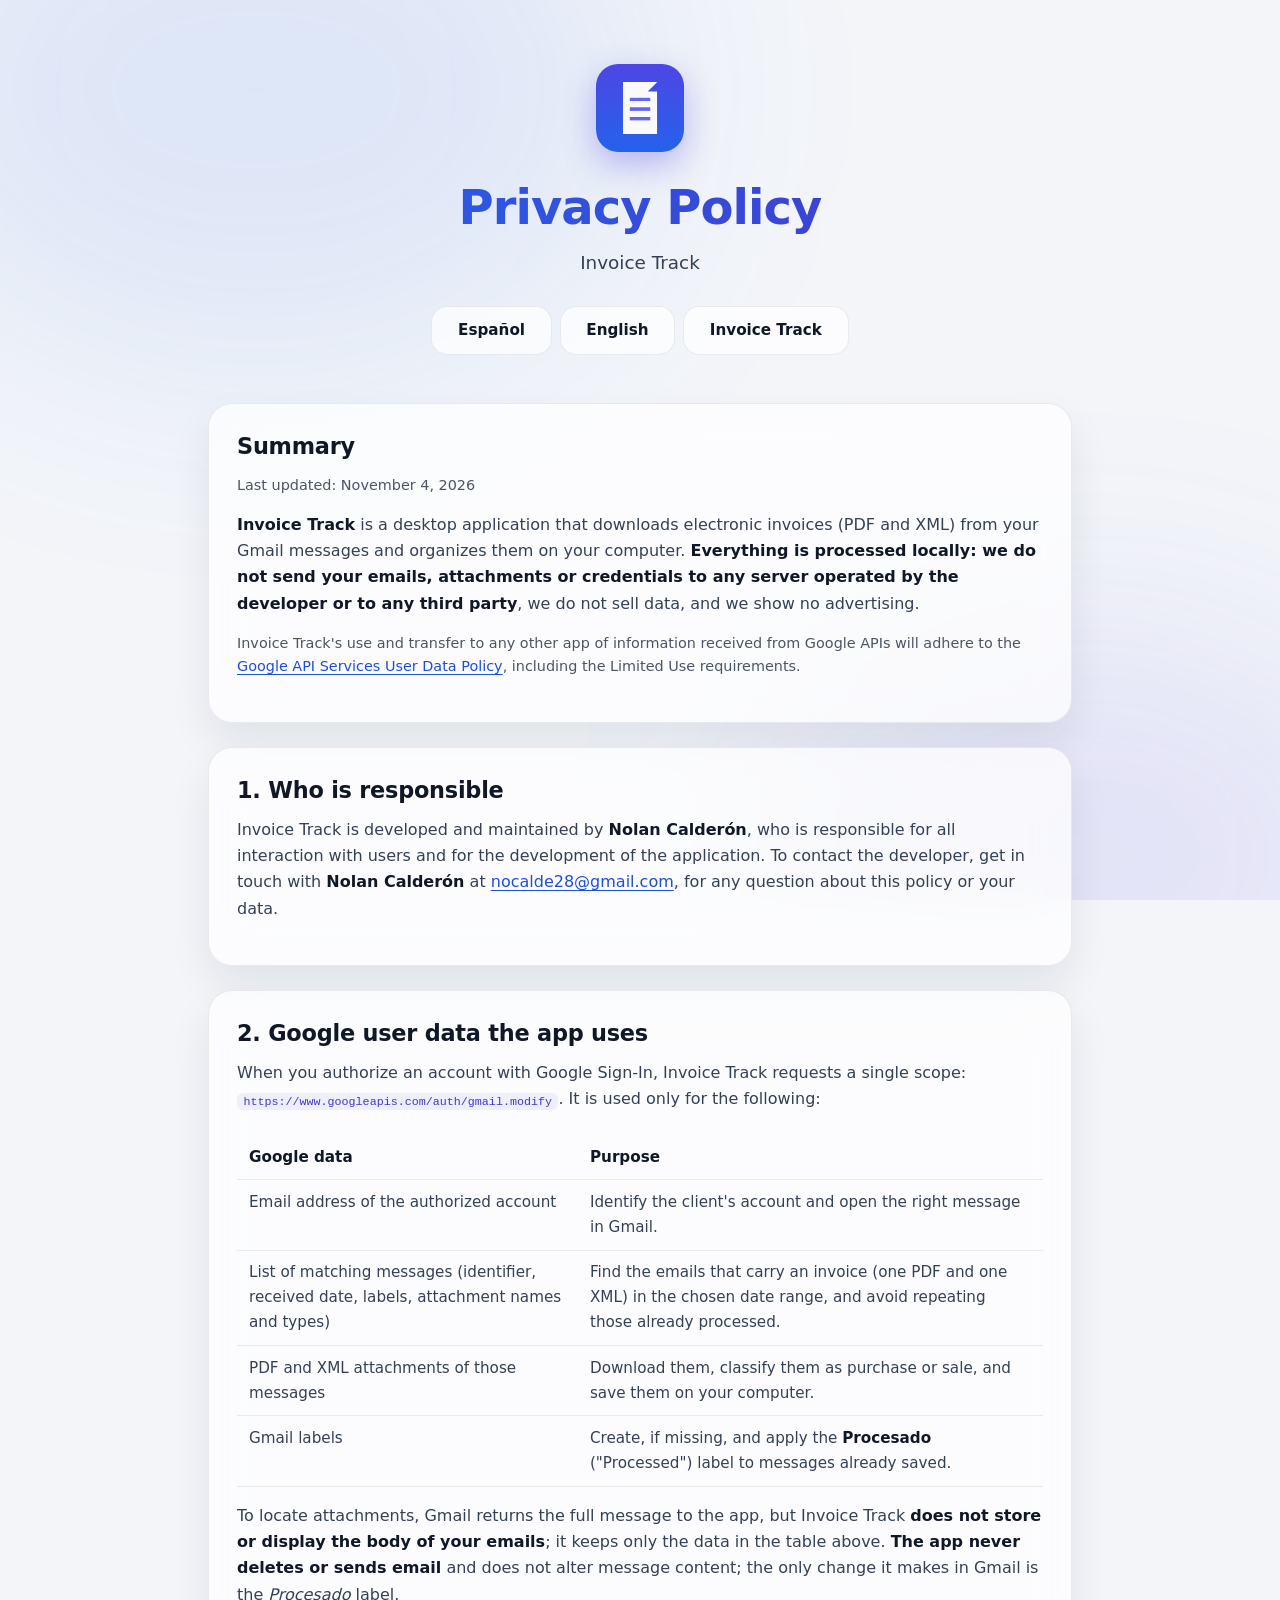
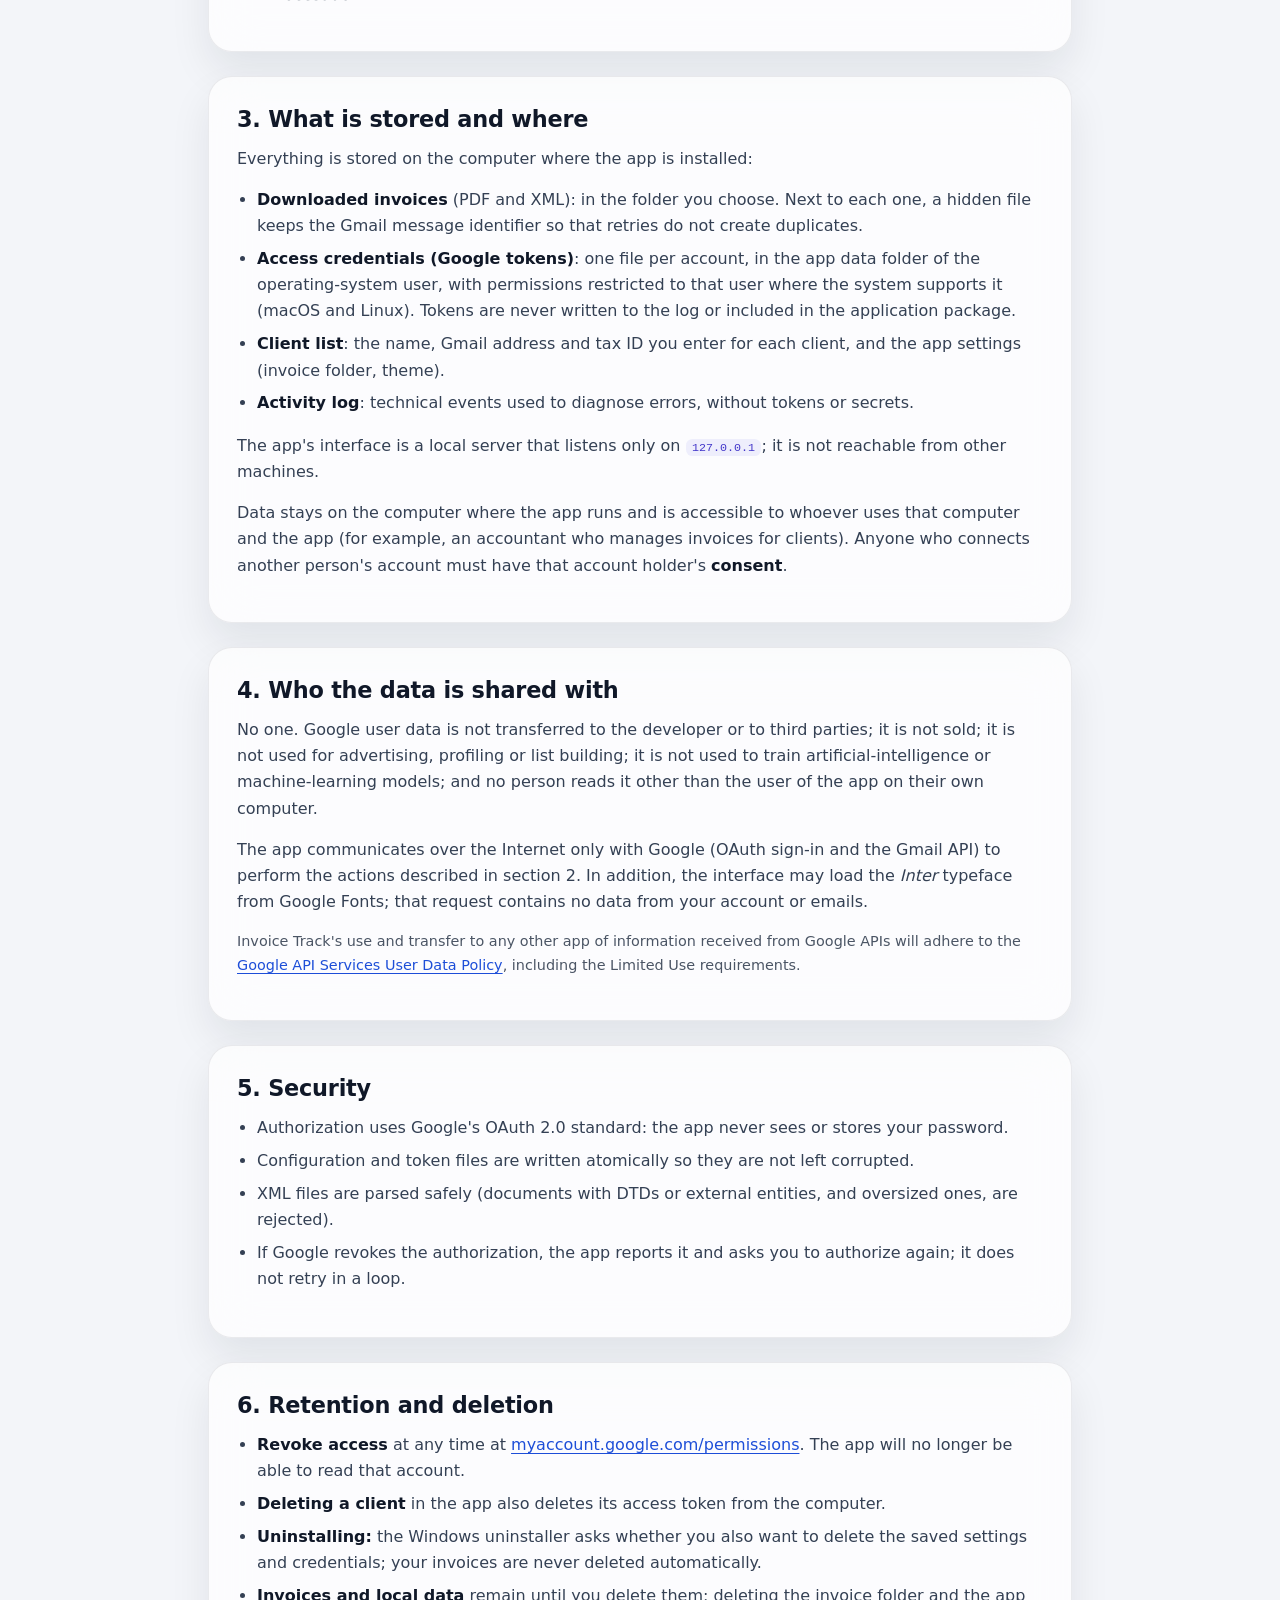
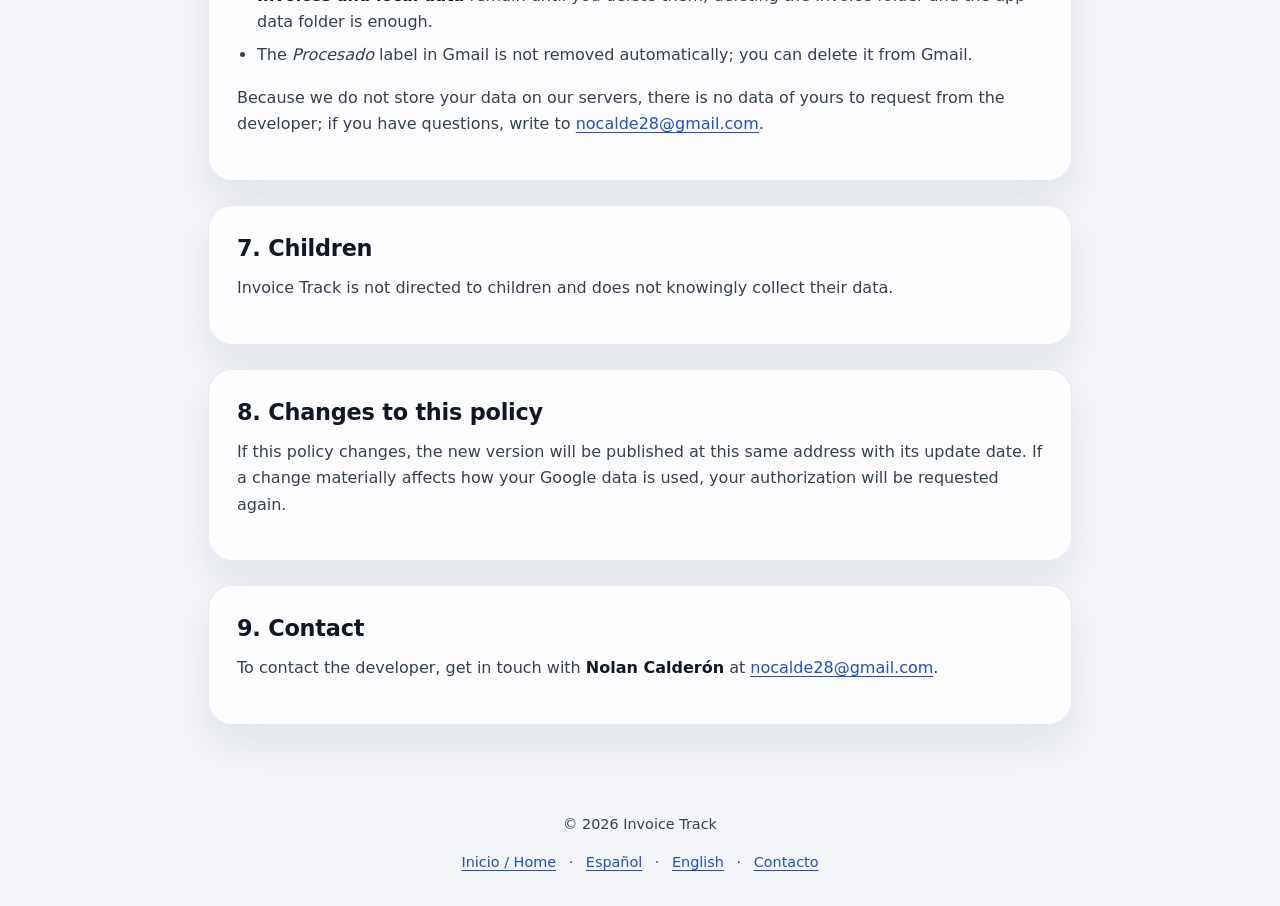
==== privacy-en.html @ f9e6e37b "docs: separate Spanish and English privacy pages" ====
<!DOCTYPE html>
<html lang="en">
<head>
  <meta charset="UTF-8">
  <meta name="viewport" content="width=device-width, initial-scale=1.0">
  <meta name="color-scheme" content="dark light">
  <title>Privacy Policy — Invoice Track</title>
  <meta name="description" content="Privacy Policy of Invoice Track: which Google data the app uses, where it is stored and how to delete it.">
  <link rel="icon" type="image/png" href="img/favicon.png">
  <link rel="stylesheet" href="css/site.css">
</head>
<body>
  <div class="orbs" aria-hidden="true"></div>

  <main class="wrap">
    <header class="hero">
      <a href="index.html"><img class="logo" src="img/logo.png" width="88" height="88" alt="Invoice Track"></a>
      <h1>Privacy Policy</h1>
      <p class="lead">Invoice Track</p>
      <nav class="nav" aria-label="Idioma / Language">
        <a class="btn secondary" href="privacy.html">Español</a>
        <a class="btn secondary" href="privacy-en.html" aria-current="page">English</a>
        <a class="btn secondary" href="index.html">Invoice Track</a>
      </nav>
    </header>

    <!-- ===================== ESPAÑOL ===================== -->
    <!-- ===================== ENGLISH ===================== -->
    <article id="en" lang="en">
      <section class="panel">
        <h2>Summary</h2>
        <p class="updated">Last updated: November 4, 2026</p>
        <p><strong>Invoice Track</strong> is a desktop application that downloads electronic invoices (PDF and XML) from your Gmail messages and organizes them on your computer. <strong>Everything is processed locally: we do not send your emails, attachments or credentials to any server operated by the developer or to any third party</strong>, we do not sell data, and we show no advertising.</p>
        <p class="lang-note">Invoice Track's use and transfer to any other app of information received from Google APIs will adhere to the <a href="https://developers.google.com/terms/api-services-user-data-policy" rel="noopener">Google API Services User Data Policy</a>, including the Limited Use requirements.</p>
      </section>

      <section class="panel">
        <h2>1. Who is responsible</h2>
        <p>Invoice Track is developed and maintained by <strong>Nolan Calderón</strong>, who is responsible for all interaction with users and for the development of the application. To contact the developer, get in touch with <strong>Nolan Calderón</strong> at <a href="mailto:nocalde28@gmail.com">nocalde28@gmail.com</a>, for any question about this policy or your data.</p>
      </section>

      <section class="panel">
        <h2>2. Google user data the app uses</h2>
        <p>When you authorize an account with Google Sign-In, Invoice Track requests a single scope: <code>https://www.googleapis.com/auth/gmail.modify</code>. It is used only for the following:</p>
        <div class="table-scroll">
          <table>
            <thead><tr><th>Google data</th><th>Purpose</th></tr></thead>
            <tbody>
              <tr><td>Email address of the authorized account</td><td>Identify the client's account and open the right message in Gmail.</td></tr>
              <tr><td>List of matching messages (identifier, received date, labels, attachment names and types)</td><td>Find the emails that carry an invoice (one PDF and one XML) in the chosen date range, and avoid repeating those already processed.</td></tr>
              <tr><td>PDF and XML attachments of those messages</td><td>Download them, classify them as purchase or sale, and save them on your computer.</td></tr>
              <tr><td>Gmail labels</td><td>Create, if missing, and apply the <strong>Procesado</strong> ("Processed") label to messages already saved.</td></tr>
            </tbody>
          </table>
        </div>
        <p>To locate attachments, Gmail returns the full message to the app, but Invoice Track <strong>does not store or display the body of your emails</strong>; it keeps only the data in the table above. <strong>The app never deletes or sends email</strong> and does not alter message content; the only change it makes in Gmail is the <em>Procesado</em> label.</p>
      </section>

      <section class="panel">
        <h2>3. What is stored and where</h2>
        <p>Everything is stored on the computer where the app is installed:</p>
        <ul>
          <li><strong>Downloaded invoices</strong> (PDF and XML): in the folder you choose. Next to each one, a hidden file keeps the Gmail message identifier so that retries do not create duplicates.</li>
          <li><strong>Access credentials (Google tokens)</strong>: one file per account, in the app data folder of the operating-system user, with permissions restricted to that user where the system supports it (macOS and Linux). Tokens are never written to the log or included in the application package.</li>
          <li><strong>Client list</strong>: the name, Gmail address and tax ID you enter for each client, and the app settings (invoice folder, theme).</li>
          <li><strong>Activity log</strong>: technical events used to diagnose errors, without tokens or secrets.</li>
        </ul>
        <p>The app's interface is a local server that listens only on <code>127.0.0.1</code>; it is not reachable from other machines.</p>
        <p>Data stays on the computer where the app runs and is accessible to whoever uses that computer and the app (for example, an accountant who manages invoices for clients). Anyone who connects another person's account must have that account holder's <strong>consent</strong>.</p>
      </section>

      <section class="panel">
        <h2>4. Who the data is shared with</h2>
        <p>No one. Google user data is not transferred to the developer or to third parties; it is not sold; it is not used for advertising, profiling or list building; it is not used to train artificial-intelligence or machine-learning models; and no person reads it other than the user of the app on their own computer.</p>
        <p>The app communicates over the Internet only with Google (OAuth sign-in and the Gmail API) to perform the actions described in section 2. In addition, the interface may load the <em>Inter</em> typeface from Google Fonts; that request contains no data from your account or emails.</p>
        <p class="lang-note">Invoice Track's use and transfer to any other app of information received from Google APIs will adhere to the <a href="https://developers.google.com/terms/api-services-user-data-policy" rel="noopener">Google API Services User Data Policy</a>, including the Limited Use requirements.</p>
      </section>

      <section class="panel">
        <h2>5. Security</h2>
        <ul>
          <li>Authorization uses Google's OAuth 2.0 standard: the app never sees or stores your password.</li>
          <li>Configuration and token files are written atomically so they are not left corrupted.</li>
          <li>XML files are parsed safely (documents with DTDs or external entities, and oversized ones, are rejected).</li>
          <li>If Google revokes the authorization, the app reports it and asks you to authorize again; it does not retry in a loop.</li>
        </ul>
      </section>

      <section class="panel">
        <h2>6. Retention and deletion</h2>
        <ul>
          <li><strong>Revoke access</strong> at any time at <a href="https://myaccount.google.com/permissions" rel="noopener">myaccount.google.com/permissions</a>. The app will no longer be able to read that account.</li>
          <li><strong>Deleting a client</strong> in the app also deletes its access token from the computer.</li>
          <li><strong>Uninstalling:</strong> the Windows uninstaller asks whether you also want to delete the saved settings and credentials; your invoices are never deleted automatically.</li>
          <li><strong>Invoices and local data</strong> remain until you delete them; deleting the invoice folder and the app data folder is enough.</li>
          <li>The <em>Procesado</em> label in Gmail is not removed automatically; you can delete it from Gmail.</li>
        </ul>
        <p>Because we do not store your data on our servers, there is no data of yours to request from the developer; if you have questions, write to <a href="mailto:nocalde28@gmail.com">nocalde28@gmail.com</a>.</p>
      </section>

      <section class="panel">
        <h2>7. Children</h2>
        <p>Invoice Track is not directed to children and does not knowingly collect their data.</p>
      </section>

      <section class="panel">
        <h2>8. Changes to this policy</h2>
        <p>If this policy changes, the new version will be published at this same address with its update date. If a change materially affects how your Google data is used, your authorization will be requested again.</p>
      </section>

      <section class="panel">
        <h2>9. Contact</h2>
        <p>To contact the developer, get in touch with <strong>Nolan Calderón</strong> at <a href="mailto:nocalde28@gmail.com">nocalde28@gmail.com</a>.</p>
      </section>
    </article>

  </main>

  <footer>
    <p>&copy; 2026 Invoice Track</p>
    <p><a href="index.html">Inicio / Home</a> &middot; <a href="privacy.html">Español</a> &middot; <a href="privacy-en.html">English</a> &middot; <a href="mailto:nocalde28@gmail.com">Contacto</a></p>
  </footer>
</body>
</html>
---- css/site.css ----
/* Misma paleta que la app (src/input.css): oscuro por defecto y claro si el sistema lo prefiere. */
:root {
  color-scheme: dark light;
  --bg: #030712;
  --surface: rgba(255, 255, 255, 0.03);
  --border: rgba(255, 255, 255, 0.08);
  --shadow: 0 20px 40px rgba(0, 0, 0, 0.4);
  --text: #f3f4f6;
  --text-2: #d1d5db;
  --muted: #9ca3af;
  --link: #93c5fd;
  --title-from: #60a5fa;
  --title-to: #a5b4fc;
  --orb-1: rgba(37, 99, 235, 0.1);
  --orb-2: rgba(79, 70, 229, 0.1);
  --chip-bg: rgba(99, 102, 241, 0.12);
  --chip-text: #a5b4fc;
}

@media (prefers-color-scheme: light) {
  :root {
    --bg: #f3f5f9;
    --surface: rgba(255, 255, 255, 0.72);
    --border: rgba(15, 23, 42, 0.08);
    --shadow: 0 20px 40px rgba(15, 23, 42, 0.08);
    --text: #101828;
    --text-2: #344054;
    --muted: #4b5565;
    --link: #1d4ed8;
    --title-from: #2563eb;
    --title-to: #4338ca;
    --chip-bg: rgba(79, 70, 229, 0.08);
    --chip-text: #4338ca;
  }
}

* { box-sizing: border-box; }

html { scroll-behavior: smooth; }

body {
  margin: 0;
  min-height: 100vh;
  background: var(--bg);
  color: var(--text);
  font-family: Inter, ui-sans-serif, system-ui, -apple-system, "Segoe UI", Roboto, "Helvetica Neue", Arial, sans-serif;
  line-height: 1.65;
  -webkit-font-smoothing: antialiased;
}

::selection { background: rgba(99, 102, 241, 0.3); }

/* Orbes difuminados del fondo (como en la app) */
.orbs { position: fixed; inset: 0; overflow: hidden; pointer-events: none; z-index: 0; }
.orbs::before, .orbs::after { content: ""; position: absolute; border-radius: 50%; filter: blur(120px); }
.orbs::before { top: -20%; left: -10%; width: 60%; height: 60%; background: var(--orb-1); }
.orbs::after { bottom: -20%; right: -10%; width: 50%; height: 50%; background: var(--orb-2); }

.wrap { position: relative; z-index: 1; max-width: 56rem; margin: 0 auto; padding: 4rem 1rem 2rem; }

a { color: var(--link); text-underline-offset: 3px; }
a:hover { text-decoration-thickness: 2px; }
a:focus-visible, .btn:focus-visible { outline: 2px solid #6366f1; outline-offset: 3px; border-radius: 6px; }

/* Cabecera */
.hero { text-align: center; margin-bottom: 3rem; }
.hero .logo { width: 88px; height: 88px; border-radius: 22px; box-shadow: 0 12px 32px rgba(79, 70, 229, 0.35); }
h1 {
  margin: 1.25rem 0 0.75rem;
  font-size: clamp(2.25rem, 6vw, 3rem);
  line-height: 1.15;
  font-weight: 700;
  letter-spacing: -0.02em;
  background: linear-gradient(90deg, var(--title-from), var(--title-to));
  -webkit-background-clip: text;
  background-clip: text;
  color: transparent;
}
.lead { max-width: 40rem; margin: 0 auto; font-size: 1.15rem; color: var(--text-2); }

.nav { display: flex; flex-wrap: wrap; gap: 0.5rem; justify-content: center; margin-top: 1.75rem; }
.btn {
  display: inline-flex; align-items: center; justify-content: center;
  padding: 0.7rem 1.6rem; font-weight: 600; font-size: 0.95rem; text-decoration: none; color: #fff;
  background: linear-gradient(90deg, #2563eb, #4f46e5); border-radius: 1rem;
  transition: transform 0.2s ease, box-shadow 0.2s ease;
}
.btn:hover { transform: scale(1.02); box-shadow: 0 0 30px rgba(79, 70, 229, 0.35); text-decoration: none; }
.btn.secondary { background: var(--surface); color: var(--text); border: 1px solid var(--border); }
.btn.secondary:hover { box-shadow: none; }

/* Paneles de vidrio */
.panel {
  background: var(--surface);
  border: 1px solid var(--border);
  box-shadow: var(--shadow);
  -webkit-backdrop-filter: blur(24px);
  backdrop-filter: blur(24px);
  border-radius: 1.5rem;
  padding: 1.75rem;
  margin-bottom: 1.5rem;
}
h2 { margin: 0 0 0.75rem; font-size: 1.4rem; line-height: 1.3; letter-spacing: -0.01em; }
h3 { margin: 1.5rem 0 0.4rem; font-size: 1.05rem; color: var(--text); }
p { margin: 0 0 0.9rem; color: var(--text-2); }
ul { margin: 0 0 1rem; padding-left: 1.25rem; color: var(--text-2); }
li { margin-bottom: 0.4rem; }
strong { color: var(--text); }

.grid { display: grid; gap: 1.5rem; grid-template-columns: repeat(auto-fit, minmax(15rem, 1fr)); margin-bottom: 1.5rem; }
.grid .panel { margin-bottom: 0; }
.step { display: inline-flex; width: 2rem; height: 2rem; align-items: center; justify-content: center;
  border-radius: 50%; background: var(--chip-bg); color: var(--chip-text); font-weight: 700; margin-bottom: 0.5rem; }

.chip { display: inline-block; padding: 0.15rem 0.6rem; border-radius: 999px; background: var(--chip-bg);
  color: var(--chip-text); font-size: 0.8rem; font-weight: 600; margin-right: 0.4rem; }

code { padding: 0.1rem 0.4rem; border-radius: 0.4rem; background: var(--chip-bg); color: var(--chip-text); font-size: 0.9em; }

table { width: 100%; border-collapse: collapse; margin: 0.5rem 0 1rem; font-size: 0.95rem; }
th, td { text-align: left; vertical-align: top; padding: 0.6rem 0.75rem; border-bottom: 1px solid var(--border); color: var(--text-2); }
th { color: var(--text); font-weight: 600; }
.table-scroll { overflow-x: auto; }

.lang-note { font-size: 0.9rem; color: var(--muted); }
.updated { font-size: 0.9rem; color: var(--muted); }

footer { text-align: center; padding: 2rem 0 1rem; color: var(--muted); font-size: 0.9rem; }
footer a { margin: 0 0.5rem; }

@media (prefers-reduced-motion: reduce) {
  html { scroll-behavior: auto; }
  .btn { transition: none; }
}
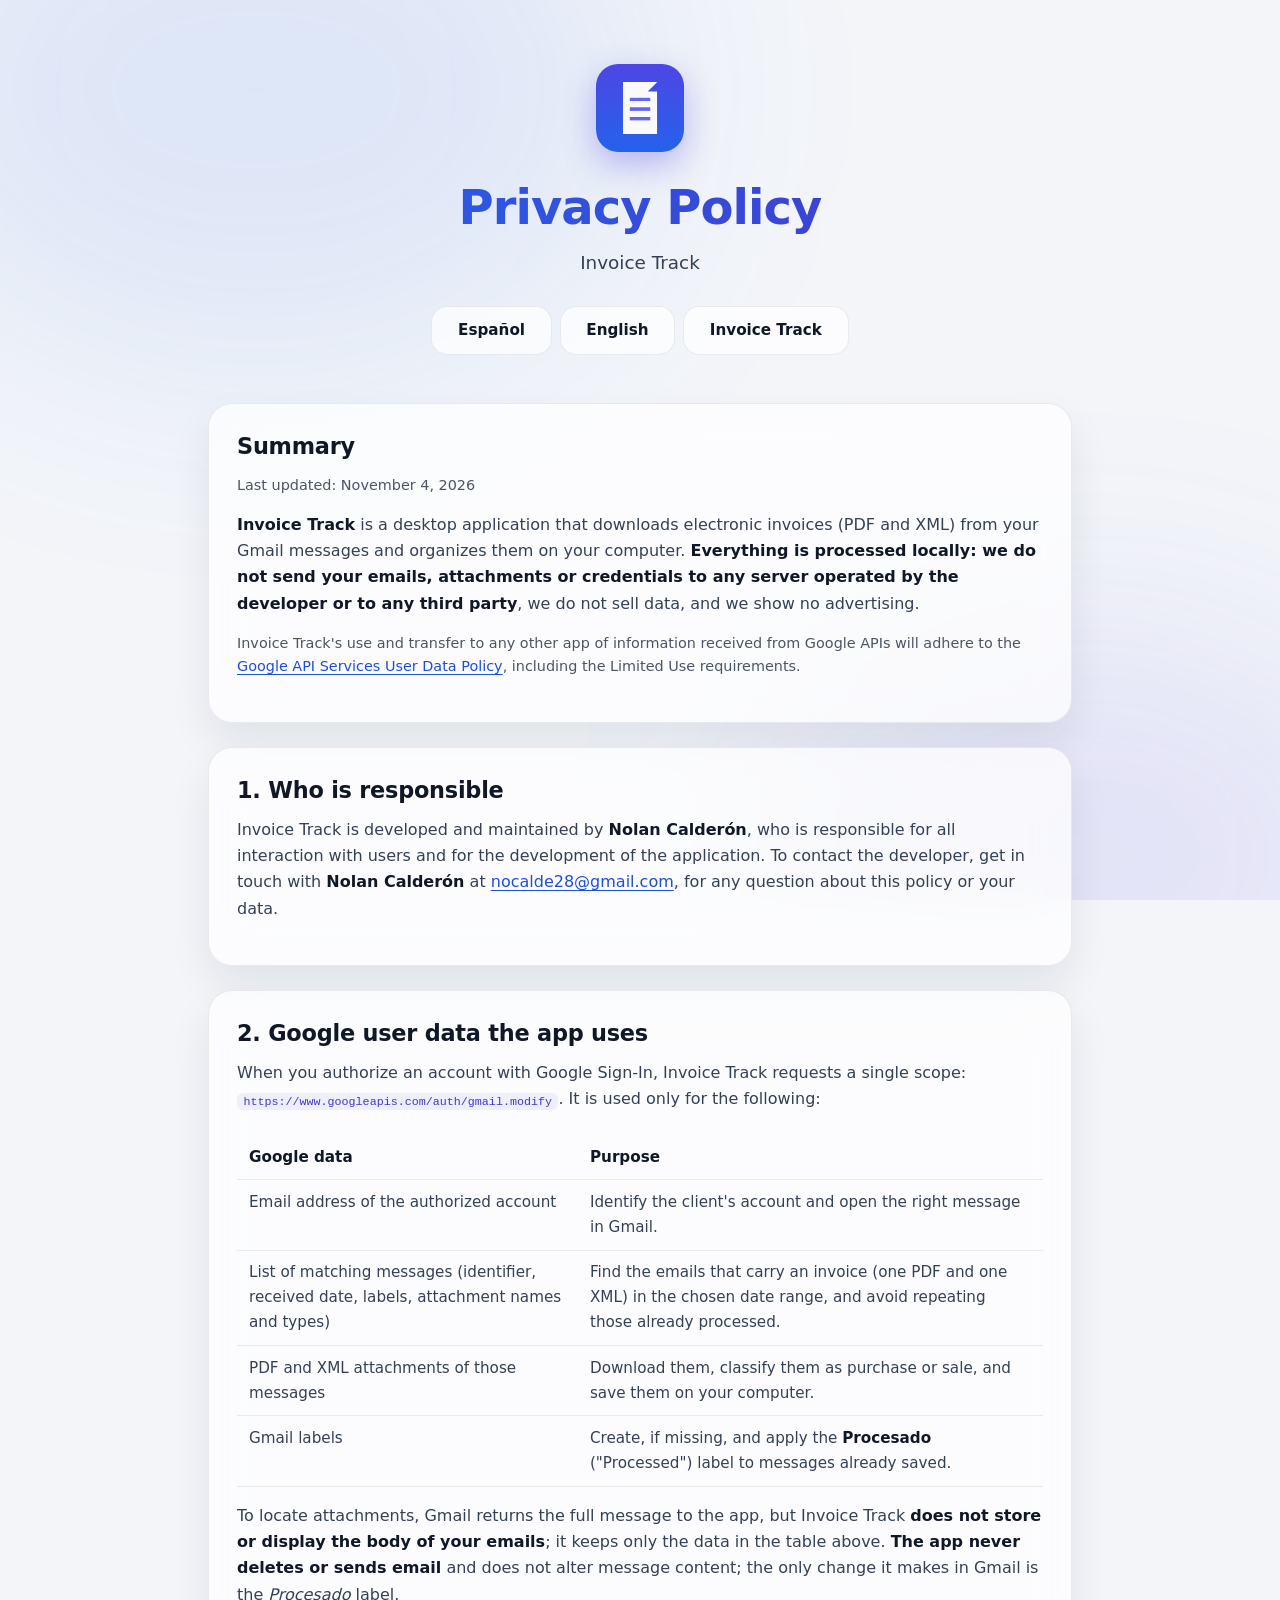
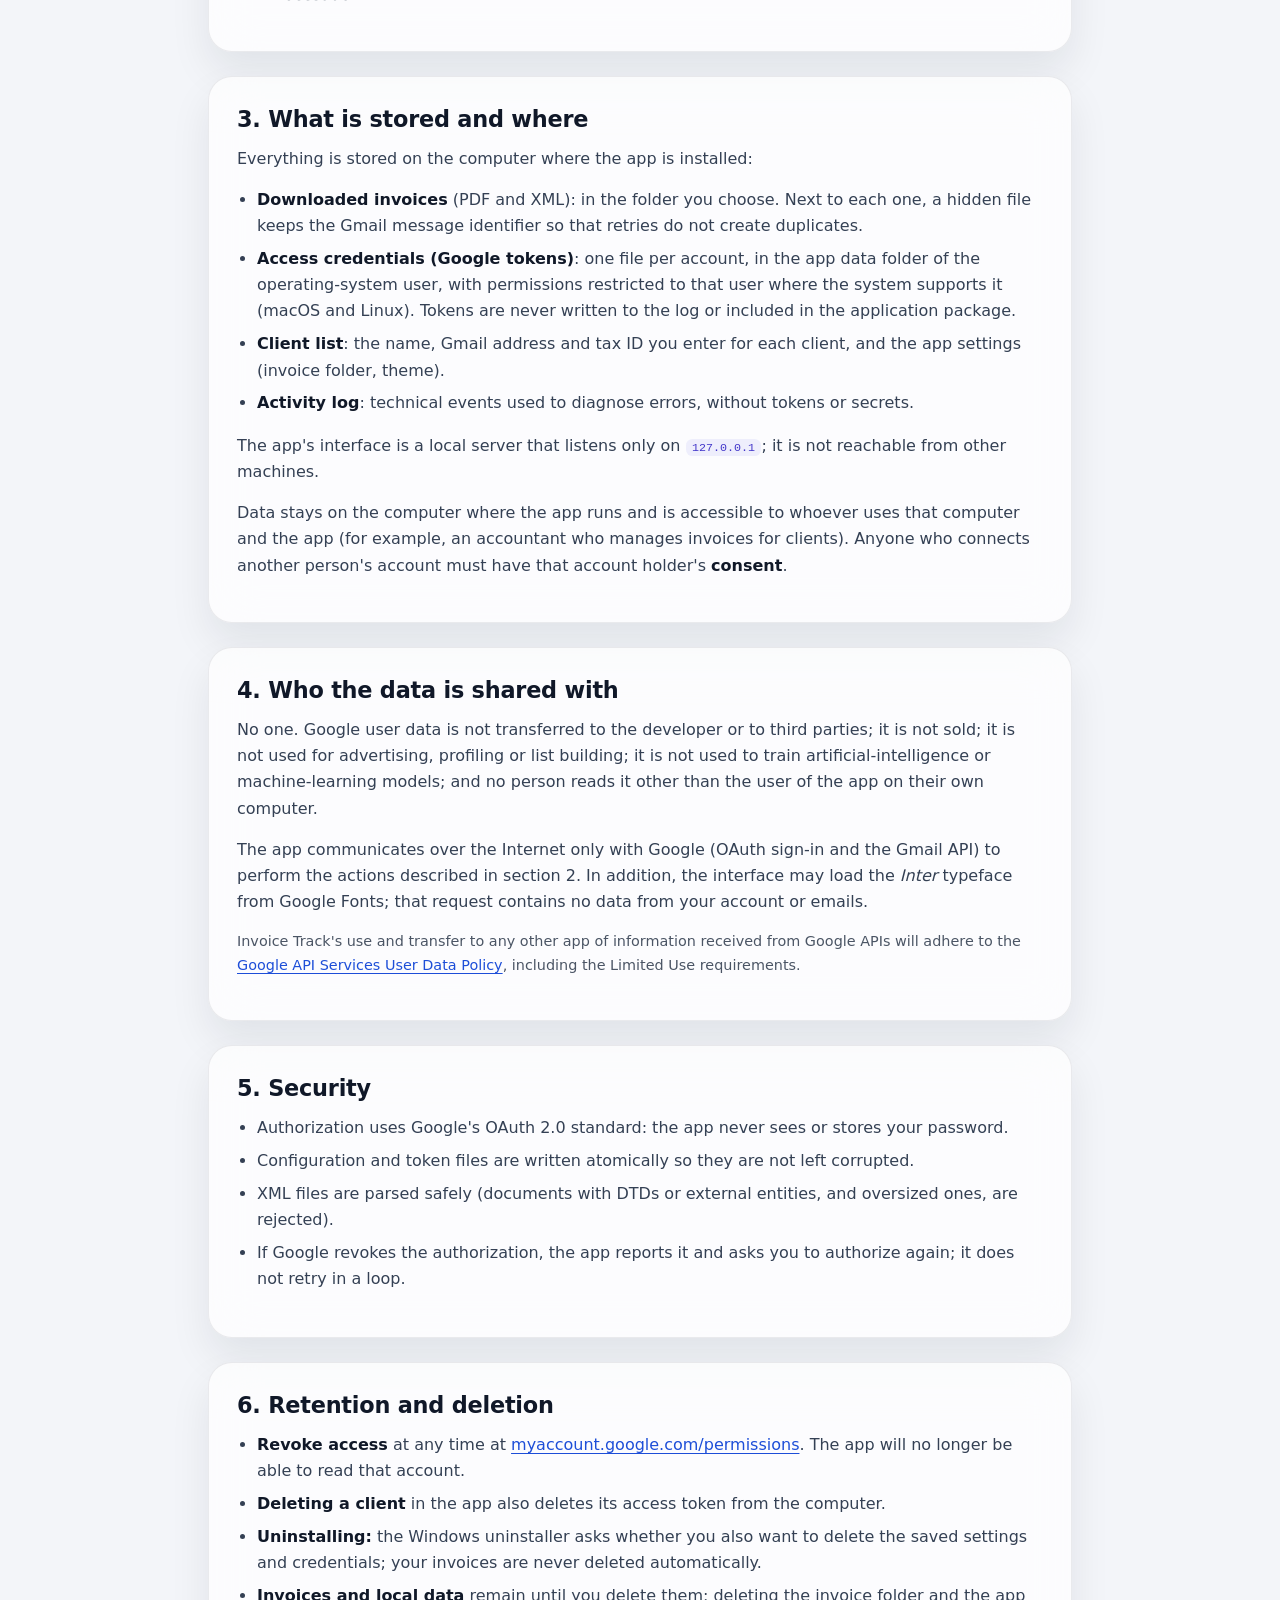
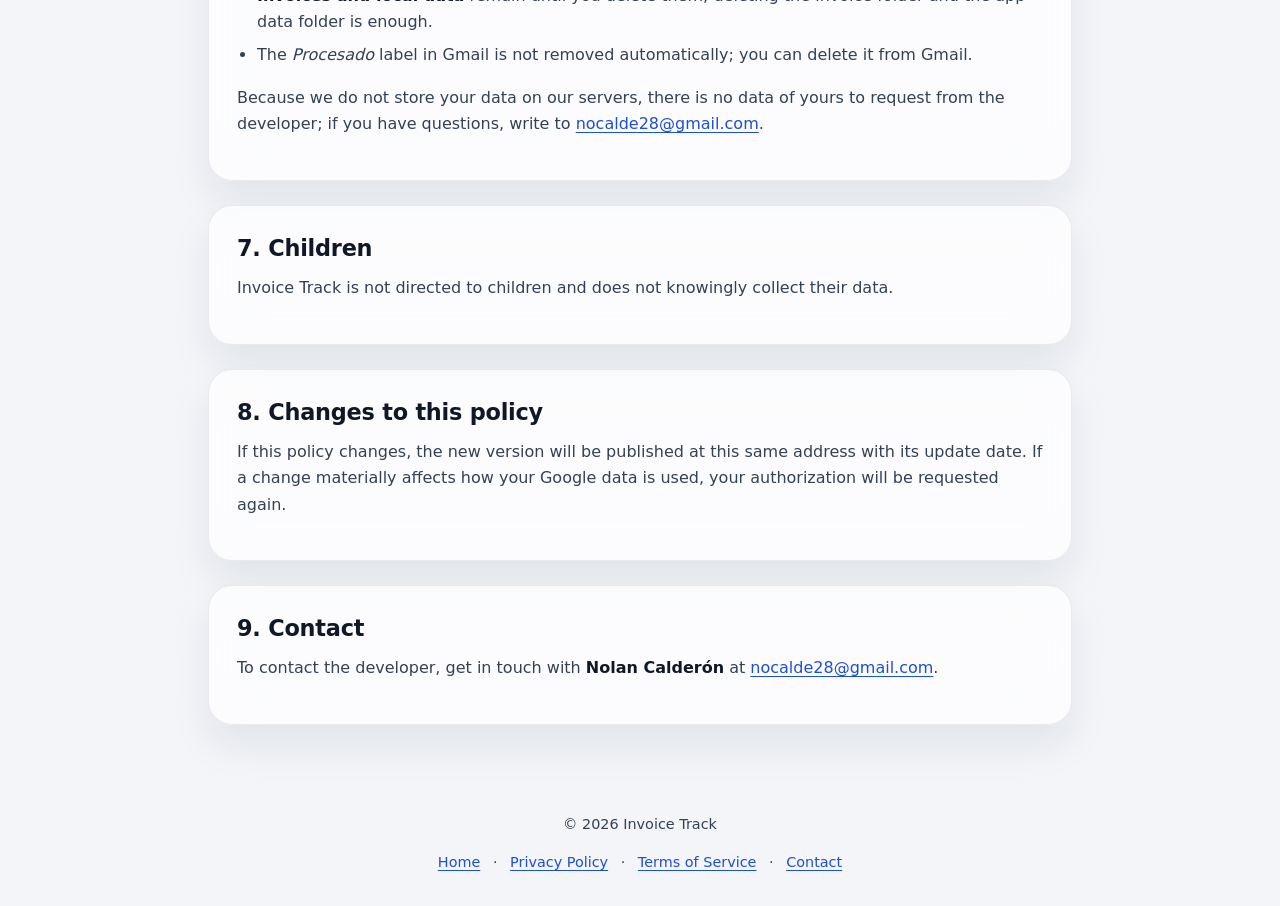
==== commit a8168610: "docs: add terms of service and keep language switch only on legal pages" ====
--- a/privacy-en.html
+++ b/privacy-en.html
@@ -118,7 +118,7 @@
 
   <footer>
     <p>&copy; 2026 Invoice Track</p>
-    <p><a href="index.html">Inicio / Home</a> &middot; <a href="privacy.html">Español</a> &middot; <a href="privacy-en.html">English</a> &middot; <a href="mailto:nocalde28@gmail.com">Contacto</a></p>
+    <p><a href="index.html">Home</a> &middot; <a href="privacy-en.html">Privacy Policy</a> &middot; <a href="terms-en.html">Terms of Service</a> &middot; <a href="mailto:nocalde28@gmail.com">Contact</a></p>
   </footer>
 </body>
 </html>
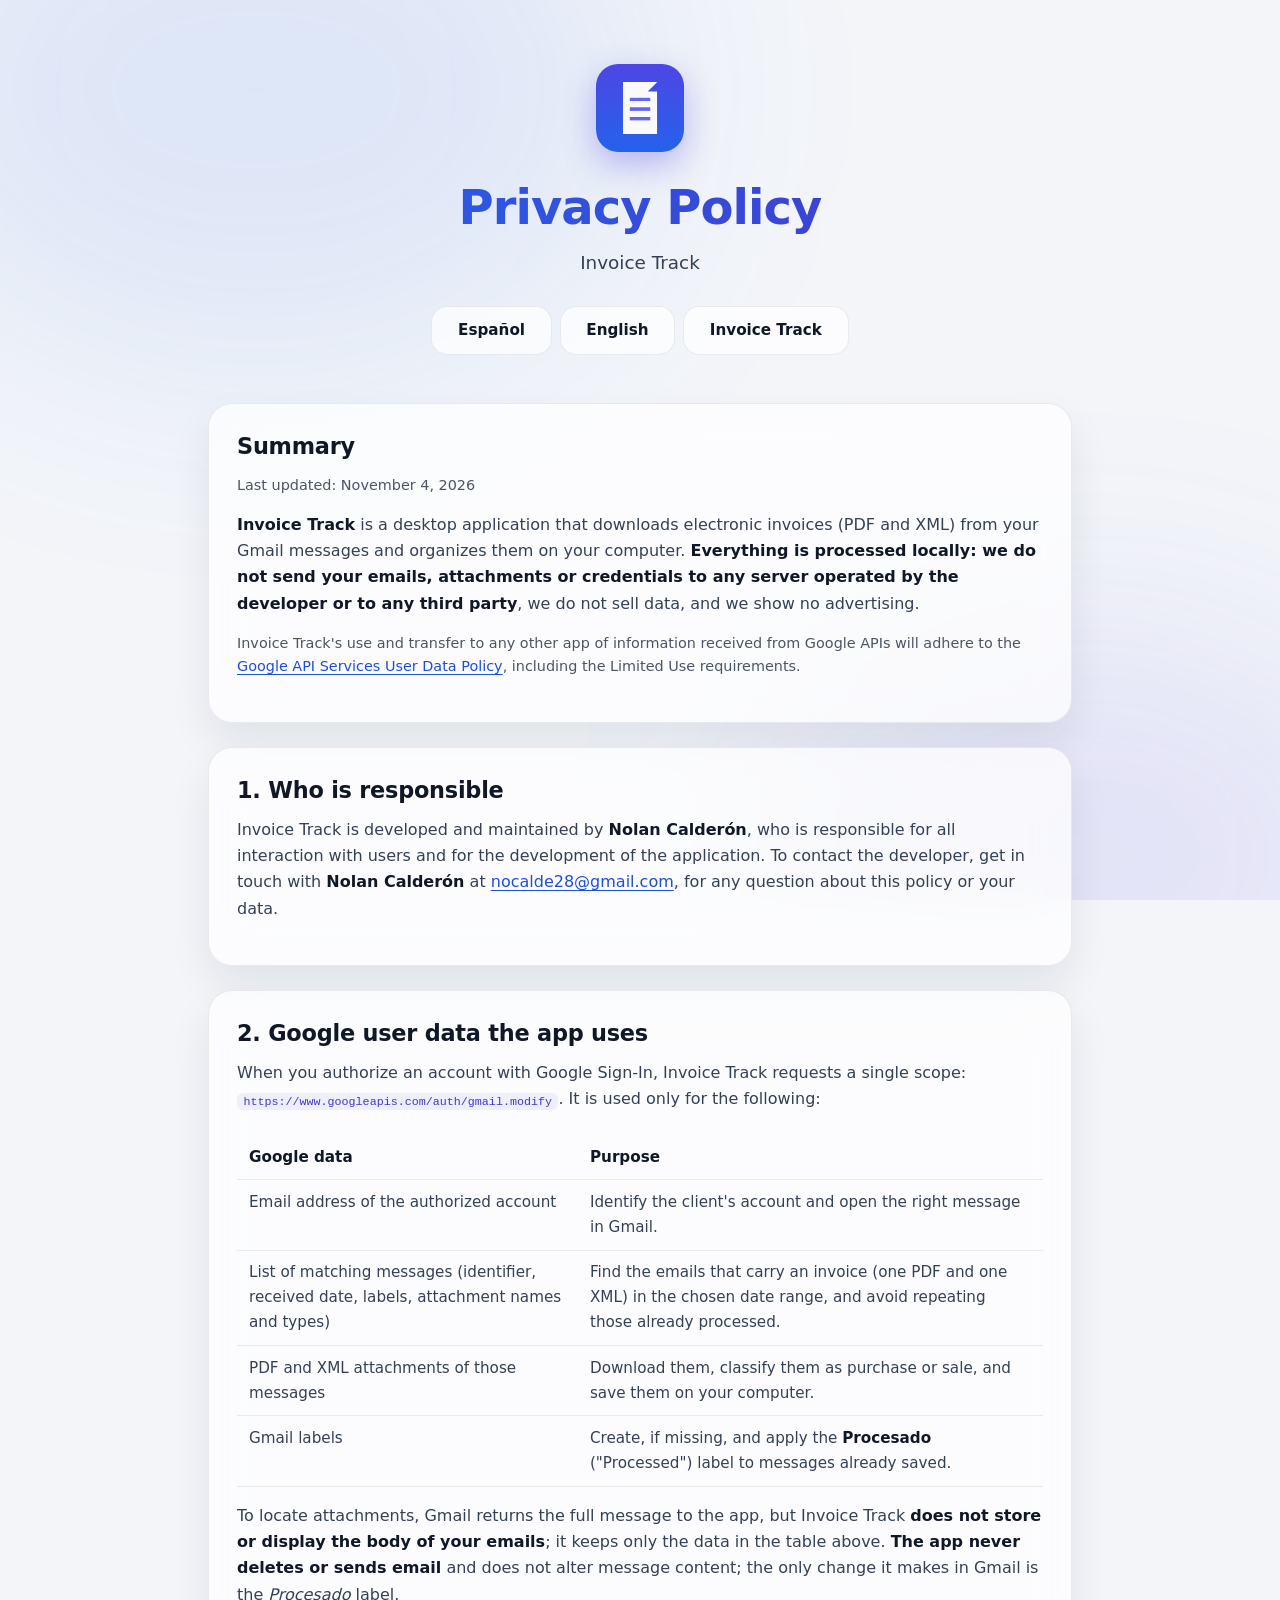
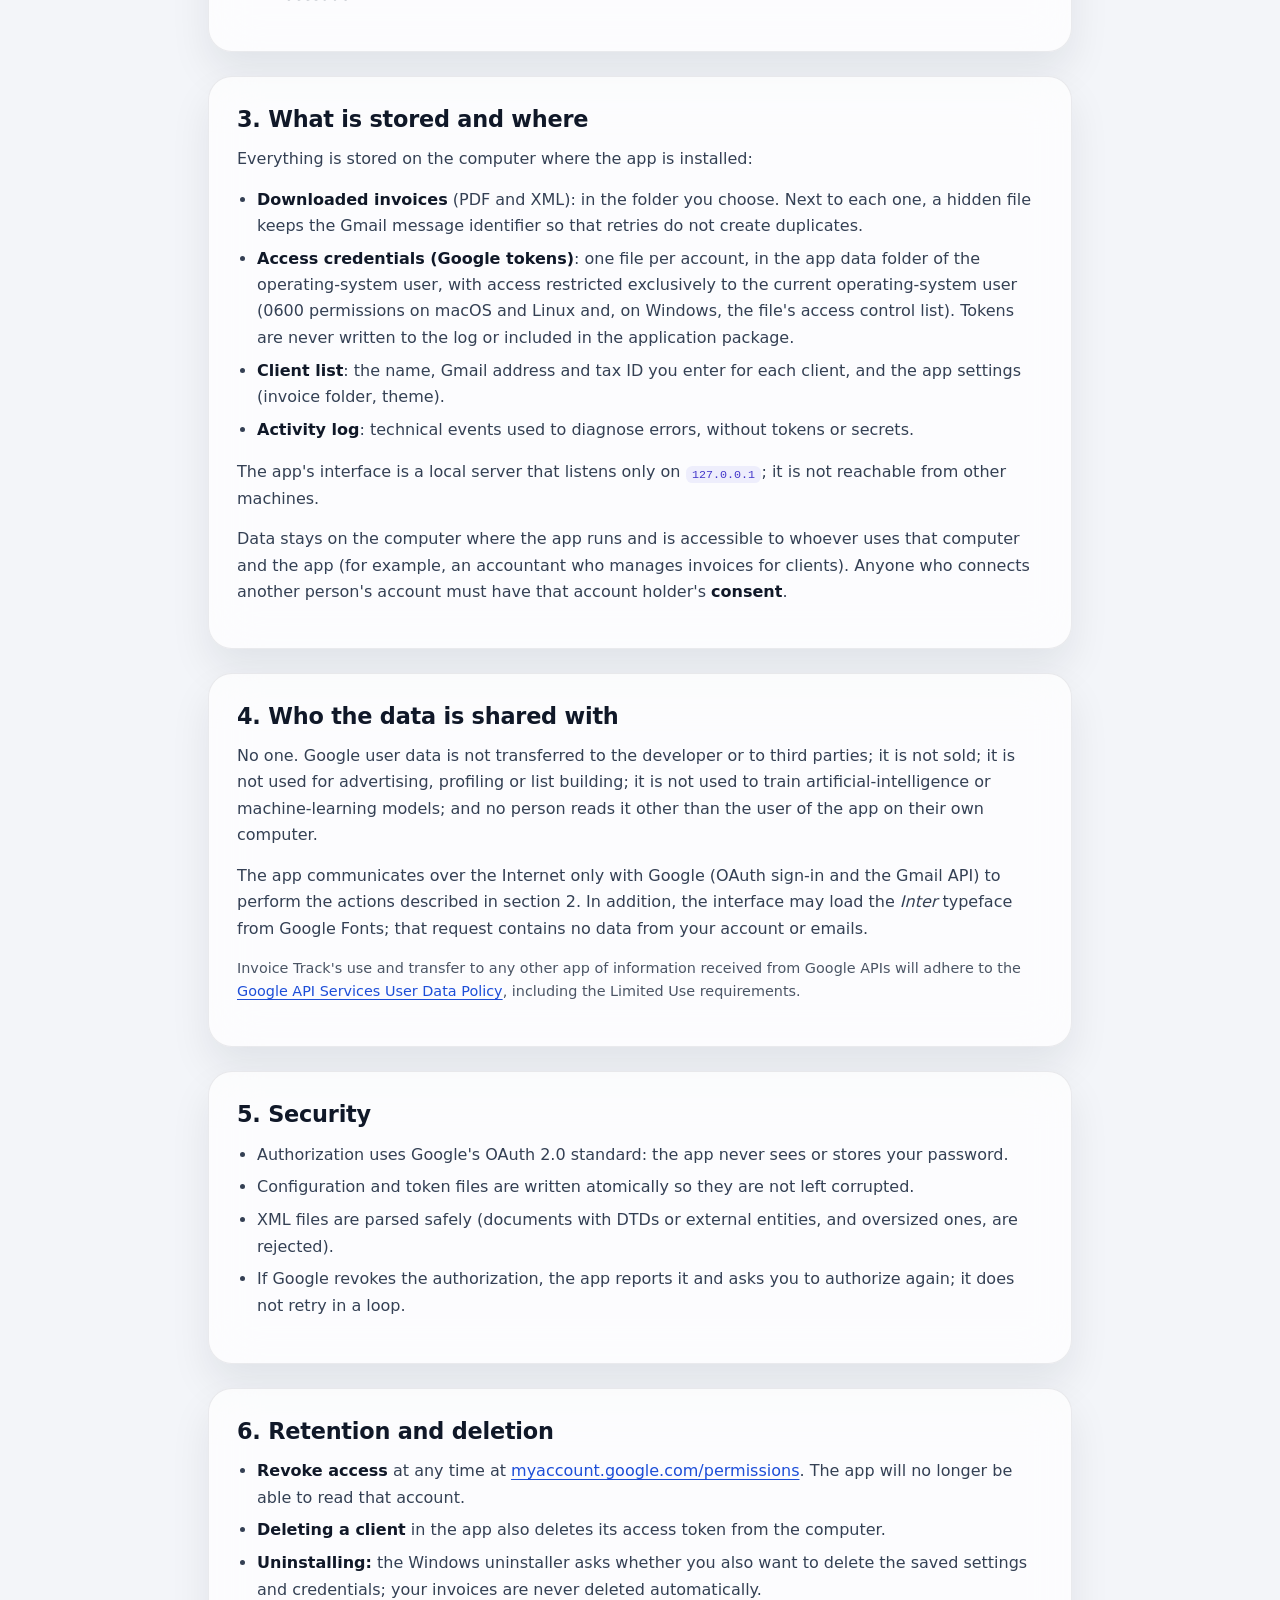
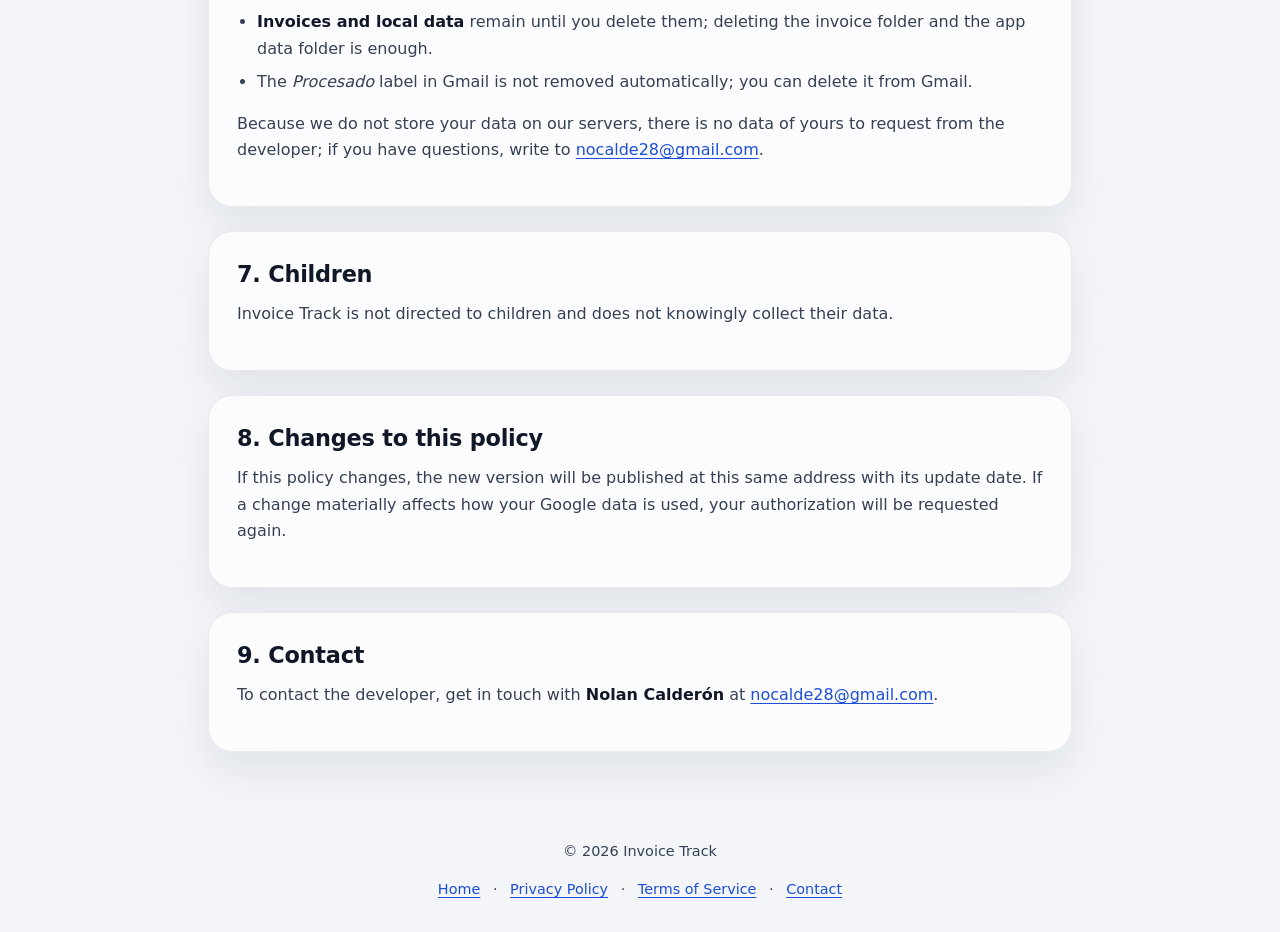
==== commit c70d50ba: "docs: state that token files are restricted to the current user on every OS" ====
--- a/privacy-en.html
+++ b/privacy-en.html
@@ -61,7 +61,7 @@
         <p>Everything is stored on the computer where the app is installed:</p>
         <ul>
           <li><strong>Downloaded invoices</strong> (PDF and XML): in the folder you choose. Next to each one, a hidden file keeps the Gmail message identifier so that retries do not create duplicates.</li>
-          <li><strong>Access credentials (Google tokens)</strong>: one file per account, in the app data folder of the operating-system user, with permissions restricted to that user where the system supports it (macOS and Linux). Tokens are never written to the log or included in the application package.</li>
+          <li><strong>Access credentials (Google tokens)</strong>: one file per account, in the app data folder of the operating-system user, with access restricted exclusively to the current operating-system user (0600 permissions on macOS and Linux and, on Windows, the file's access control list). Tokens are never written to the log or included in the application package.</li>
           <li><strong>Client list</strong>: the name, Gmail address and tax ID you enter for each client, and the app settings (invoice folder, theme).</li>
           <li><strong>Activity log</strong>: technical events used to diagnose errors, without tokens or secrets.</li>
         </ul>
